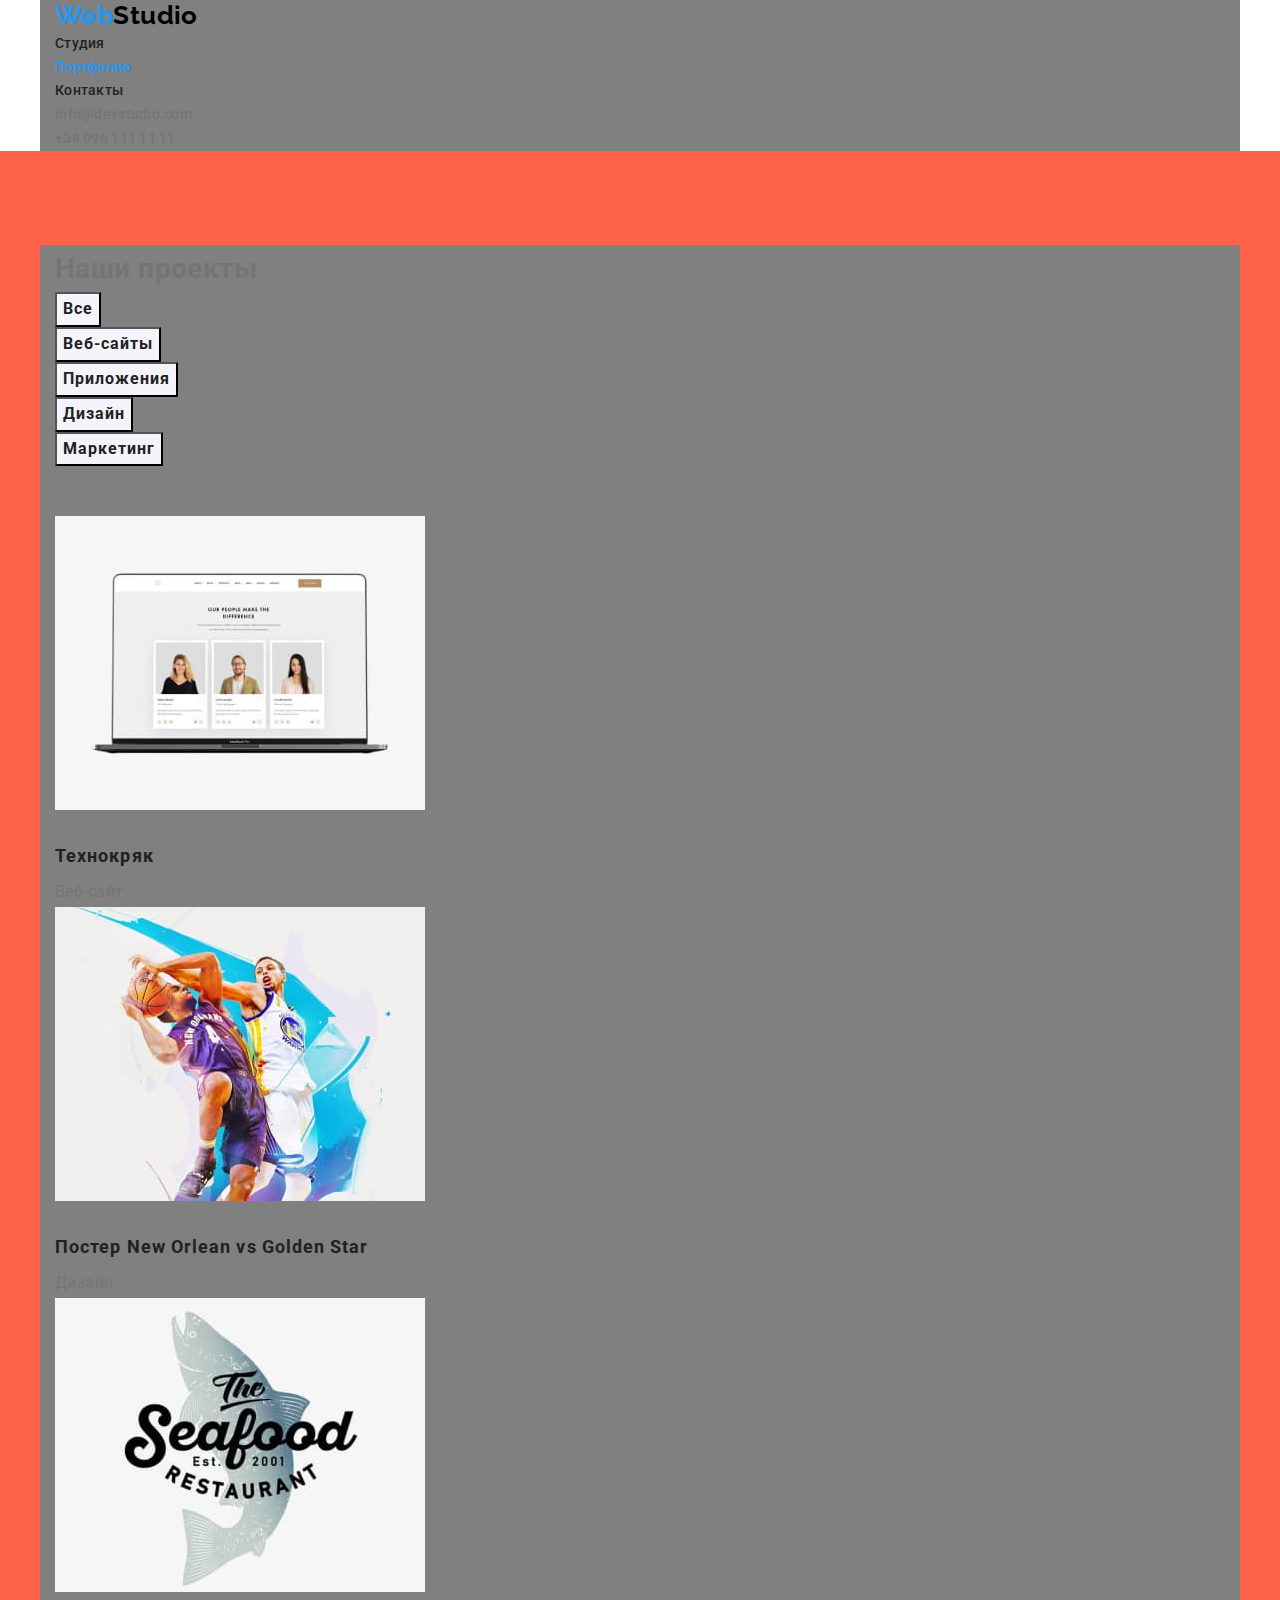
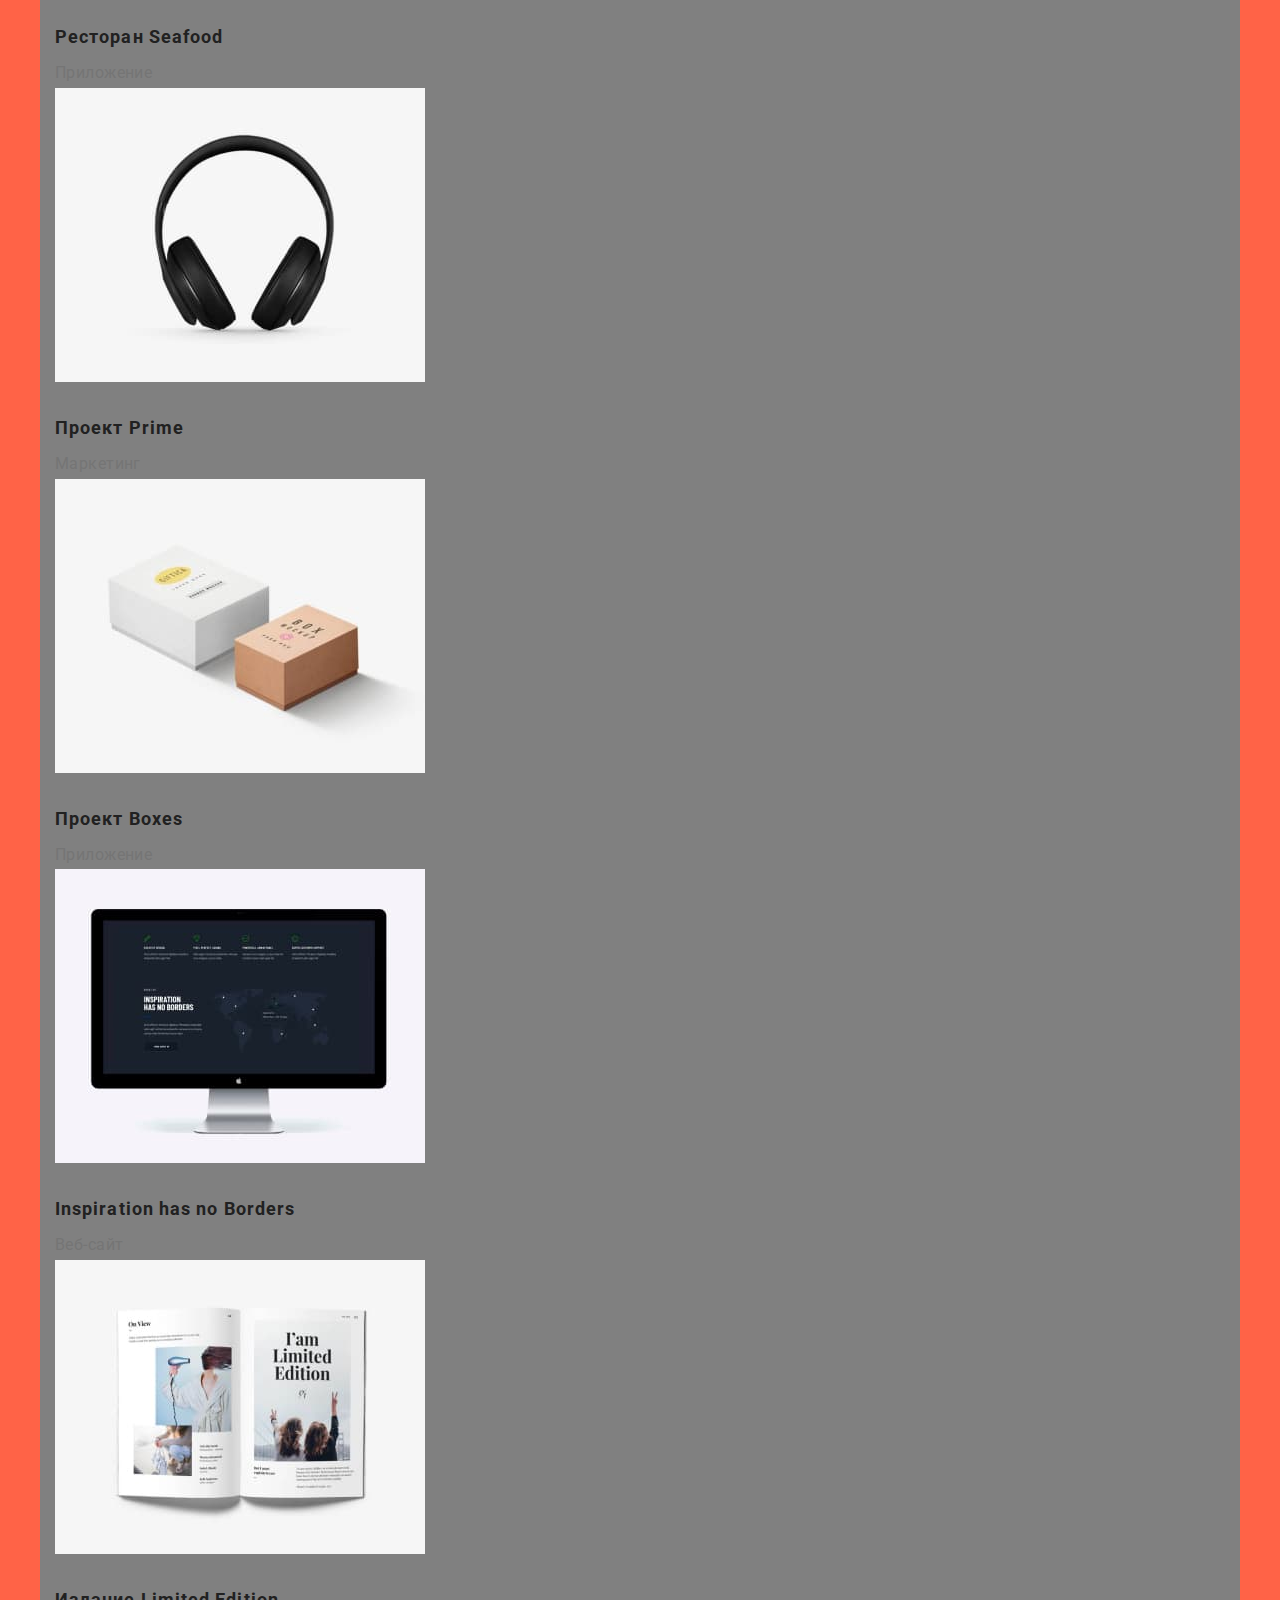
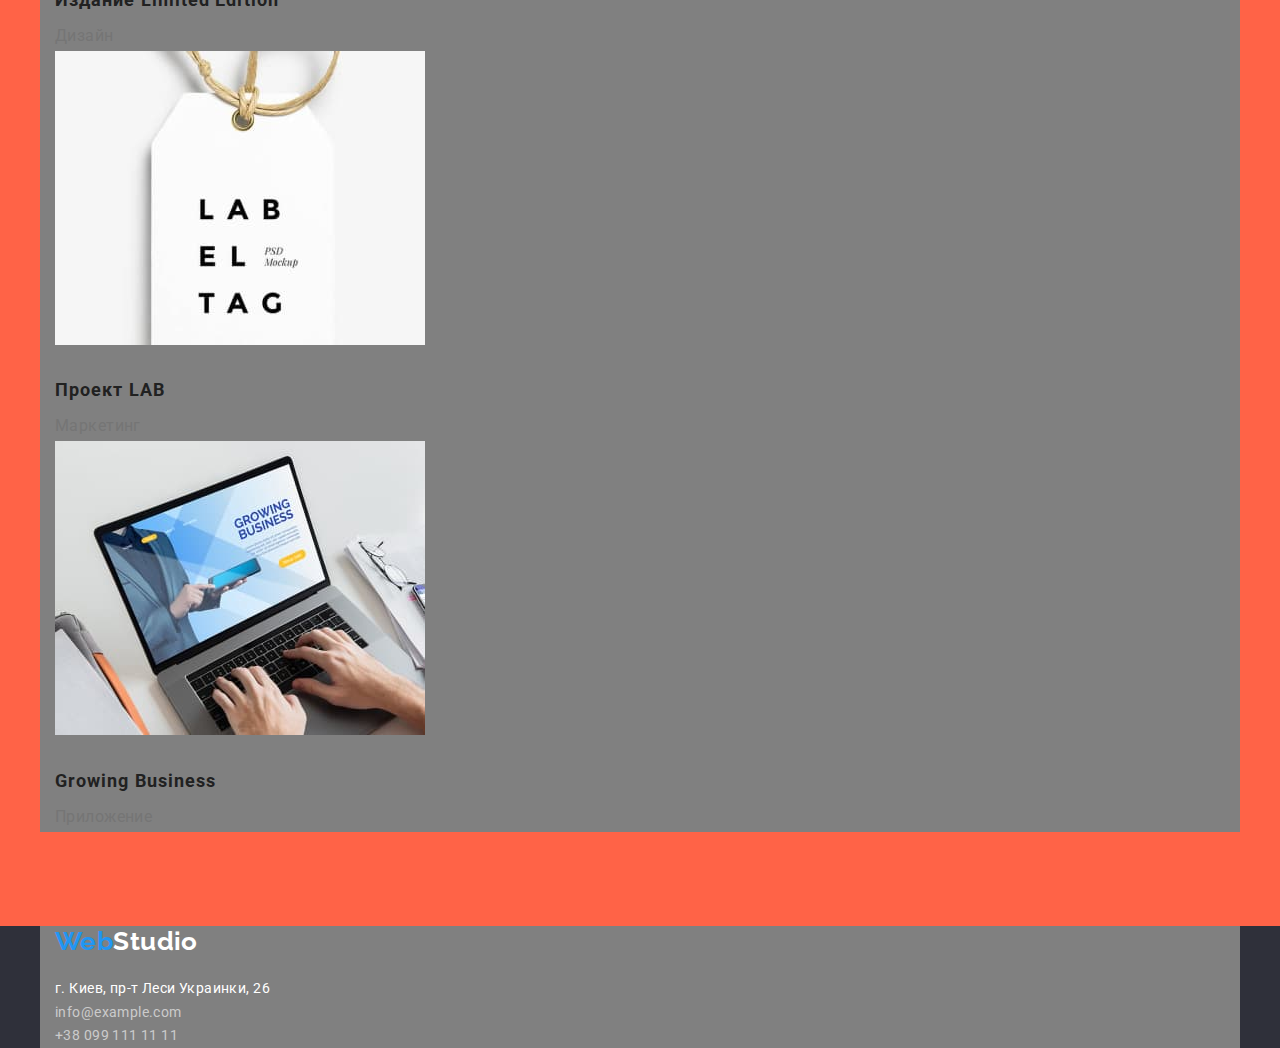
==== portfolio.html @ ecaf1d55 "добавляет маржины и падинги" ====
<!DOCTYPE html>
<html lang="ru">
  <head>
    <meta charset="UTF-8" />
    <meta http-equiv="X-UA-Compatible" content="IE=edge" />
    <meta name="viewport" content="width=device-width, initial-scale=1.0" />
    <title>Document</title>
    <link rel="preconnect" href="https://fonts.gstatic.com" />
    <link
      href="https://fonts.googleapis.com/css2?family=Raleway:wght@700&family=Roboto:wght@400;500;700;900&display=swap"
      rel="stylesheet"
    />
    <link
      rel="stylesheet"
      href="https://cdnjs.cloudflare.com/ajax/libs/modern-normalize/1.0.0/modern-normalize.min.css"
    />
    <link rel="stylesheet" href="./css/style.css" />
  </head>
  <body>
    <!-- Шапка сайта  -->
    <header class="header">
      <div class="container">
        <a href="#" class="logo link"><span class="decoration">Web</span>Studio</a>
        <nav>
          <ul class="nav list">
            <li><a href="./index.html" class="nav-link link">Студия</a></li>
            <li><a href="./portfolio.html" class="nav-link link current">Портфолио</a></li>
            <li><a href="#" class="nav-link link">Контакты</a></li>
          </ul>
        </nav>
        <ul class="contacts list">
          <li>
            <a href="mailto:info@devstudio.com" class="contacts-link link">info@devstudio.com</a>
          </li>
          <li><a href="tel:+380961111111" class="contacts-link link">+38 096 111 11 11</a></li>
        </ul>
      </div>
    </header>
    <!-- Основная информация на странице -->
    <main>
      <section class="section">
        <div class="container">
          <h1>Наши проекты</h1>
          <ul class="list btn">
            <li><button type="button" class="button secondary">Все</button></li>
            <li><button type="button" class="button secondary">Веб-сайты</button></li>
            <li><button type="button" class="button secondary">Приложения</button></li>
            <li><button type="button" class="button secondary">Дизайн</button></li>
            <li><button type="button" class="button secondary">Маркетинг</button></li>
          </ul>
          <ul class="progects list">
            <li>
              <a href="" class="link"
                ><img
                  class="progects-img"
                  src="./img/technokryak.jpg"
                  alt="Сайт для Технохряк"
                  width="370"
                  height="294"
                />
                <h2 class="progects-title">Технокряк</h2>
                <p class="progects-text">Веб-сайт</p>
              </a>
            </li>
            <li>
              <a href="" class="link"
                ><img
                  class="progects-img"
                  src="./img/poster.jpg"
                  alt="Постер для баскетбольной команды"
                  width="370"
                  height="294"
                />
                <h2 class="progects-title">Постер New Orlean vs Golden Star</h2>
                <p class="progects-text">Дизайн</p>
              </a>
            </li>
            <li>
              <a href="" class="link">
                <img
                  class="progects-img"
                  src="./img/seafood.jpg"
                  alt="Приложение для ресторана"
                  width="370"
                  height="294"
                />
                <h2 class="progects-title">Ресторан Seafood</h2>
                <p class="progects-text">Приложение</p>
              </a>
            </li>
            <li>
              <a href="" class="link"
                ><img
                  class="progects-img"
                  src="./img/prime.jpg"
                  alt="Маркетинг для проекта прайм"
                  width="370"
                  height="294"
                />
                <h2 class="progects-title">Проект Prime</h2>
                <p class="progects-text">Маркетинг</p>
              </a>
            </li>
            <li>
              <a href="" class="link"
                ><img
                  class="progects-img"
                  src="./img/boxes.jpg"
                  alt="Приложение для проекта боксес"
                  width="370"
                  height="294"
                />
                <h2 class="progects-title">Проект Boxes</h2>
                <p class="progects-text">Приложение</p>
              </a>
            </li>
            <li>
              <a href="" class="link"
                ><img
                  class="progects-img"
                  src="./img/inspiration.jpg"
                  alt="Сайт для вдозновения без границ"
                  width="370"
                  height="294"
                />
                <h2 class="progects-title">Inspiration has no Borders</h2>
                <p class="progects-text">Веб-сайт</p>
              </a>
            </li>
            <li>
              <a href="" class="link"
                ><img
                  class="progects-img"
                  src="./img/limited.jpg"
                  alt="Дизайн для издания"
                  width="370"
                  height="294"
                />
                <h2 class="progects-title">Издание Limited Edition</h2>
                <p class="progects-text">Дизайн</p>
              </a>
            </li>
            <li>
              <a href="" class="link"
                ><img
                  class="progects-img"
                  src="./img/lab.jpg"
                  alt="Маркетинг для проекта лаб"
                  width="370"
                  height="294"
                />
                <h2 class="progects-title">Проект LAB</h2>
                <p class="progects-text">Маркетинг</p>
              </a>
            </li>
            <li>
              <a href="" class="link"
                ><img
                  class="progects-img"
                  src="./img/growing.jpg"
                  alt="Приложение для растущего бизнеса "
                  width="370"
                  height="294"
                />
                <h2 class="progects-title">Growing Business</h2>
                <p class="progects-text">Приложение</p>
              </a>
            </li>
          </ul>
        </div>
      </section>
    </main>

    <!-- Подвал сайта -->
    <footer class="footer">
      <div class="container">
        <a href="#" class="footer-logo logo link"><span class="decoration">Web</span>Studio</a>
        <address class="address">г. Киев, пр-т Леси Украинки, 26</address>
        <ul class="list">
          <li><a href="mailto:info@example.com" class="list-link link">info@example.com</a></li>
          <li><a href="tel:+380991111111" class="list-link link">+38 099 111 11 11</a></li>
        </ul>
      </div>
    </footer>
  </body>
</html>
---- css/style.css ----
:root {
  --primary-text-color: #757575;
  --title-text-color: #212121;
  --accent-color: #2196f3;
  --primary-white-color: #ffffff;
  --black-color: #000000;
  --additional-color-section: #f5f4fa;
  --footer-color: #2f303a;
  --links-color: rgba(255, 255, 255, 0.6);
  --font-weight-title: 700;
}
body {
  background: var(--primary-white-color);
  color: #757575;

  font-family: 'Roboto', sans-serif;
  font-size: 14px;
  letter-spacing: 0.03em;
  line-height: 1.7;
}
h1,
h2,
h3,
h4,
h5,
h6,
p {
  margin: 0;
}
section {
  background: tomato;
}
.container {
  width: 1200px;
  margin: 0 auto;
  padding-left: 15px;
  padding-right: 15px;
  background: grey;
}
.link {
  text-decoration: none;
}

.list {
  list-style: none;
  margin: 0;
  padding: 0;
}
/* header */

.logo {
  color: var(--black-color);

  font-family: 'Raleway', sans-serif;
  font-weight: var(--font-weight-title);
  font-size: 26px;
  line-height: 1.2;
}

.decoration {
  color: var(--accent-color);
}
/* site nav */
.nav-link {
  color: var(--title-text-color);
  font-weight: 500;
  line-height: 1.1;
  letter-spacing: 0.02em;
}
.nav-link:hover,
.nav-link:focus {
  color: var(--accent-color);
}
.nav-link.current {
  color: var(--accent-color);
}
.contacts-link {
  color: var(--primary-text-color);
  font-weight: 500;
  line-height: 1.1;
  letter-spacing: 0.02em;
}
.contacts-link:hover,
.contacts-link:focus {
  color: var(--accent-color);
}
/* hero */
.hero {
  background: var(--footer-color);
}
.hero-title {
  color: var(--primary-white-color);

  font-weight: 900;
  font-size: 44px;
  line-height: 1.4;
  text-align: center;
  letter-spacing: 0.06em;
  text-transform: uppercase;

  margin-bottom: 30px;
}
/* section */
.section {
  padding-top: 94px;
  padding-bottom: 94px;
}
.section-title {
  color: var(--title-text-color);

  font-weight: var(--font-weight-title);
  font-size: 36px;
  line-height: 1.2;
  text-align: center;
  margin-bottom: 50px;
}
/* features */
.features-title {
  color: var(--title-text-color);

  font-weight: var(--font-weight-title);
  font-size: 14px;
  line-height: 1.2;
  text-transform: uppercase;
  margin-bottom: 10px;
}
/* we do */
.we-do {
  padding-top: 0;
}

/* team */
.team {
  font-size: 16px;
  line-height: 1.2;
  text-align: center;
}
.team-img {
  margin-bottom: 30px;
}
.team-title {
  color: var(--title-text-color);
  font-weight: 500;
  font-size: 16px;
  line-height: 1.2;
  text-align: center;
  margin-bottom: 10px;
}
/* footer */
.footer {
  background: var(--footer-color);
}
.footer-logo {
  color: var(--primary-white-color);
  display: inline-block;
  margin-bottom: 20px;
}
.address {
  color: var(--primary-white-color);
  font-style: normal;
}
.list-link {
  color: var(--links-color);
}
.list-link:hover,
.list-link:focus {
  color: var(--accent-color);
}
/* button */
.button {
  font-family: inherit;
  font-weight: var(--font-weight-title);
  font-size: 16px;
  line-height: 1.8;
  text-align: center;
  letter-spacing: 0.06em;
  cursor: pointer;
}
.button.primary {
  background: var(--accent-color);
  color: var(--primary-white-color);
}
.button.primary:hover,
.button.primary:focus {
  color: var(--accent-color);
  background: var(--primary-white-color);
}
.button.secondary {
  color: var(--title-text-color);
  background: var(--additional-color-section);
}
.button.secondary:hover,
.button.secondary:focus {
  color: var(--primary-white-color);
  background: var(--accent-color);
}

/* portfolio */
.btn {
  margin-bottom: 50px;
}
.progects-img {
  margin-bottom: 20px;
}
.progects-title {
  color: var(--title-text-color);
  font-weight: var(--font-weight-title);
  font-size: 18px;
  line-height: 2;
  letter-spacing: 0.06em;
  margin-bottom: 4px;
}
.progects-text {
  color: var(--primary-text-color);
  font-size: 16px;
  line-height: 1.8;
}
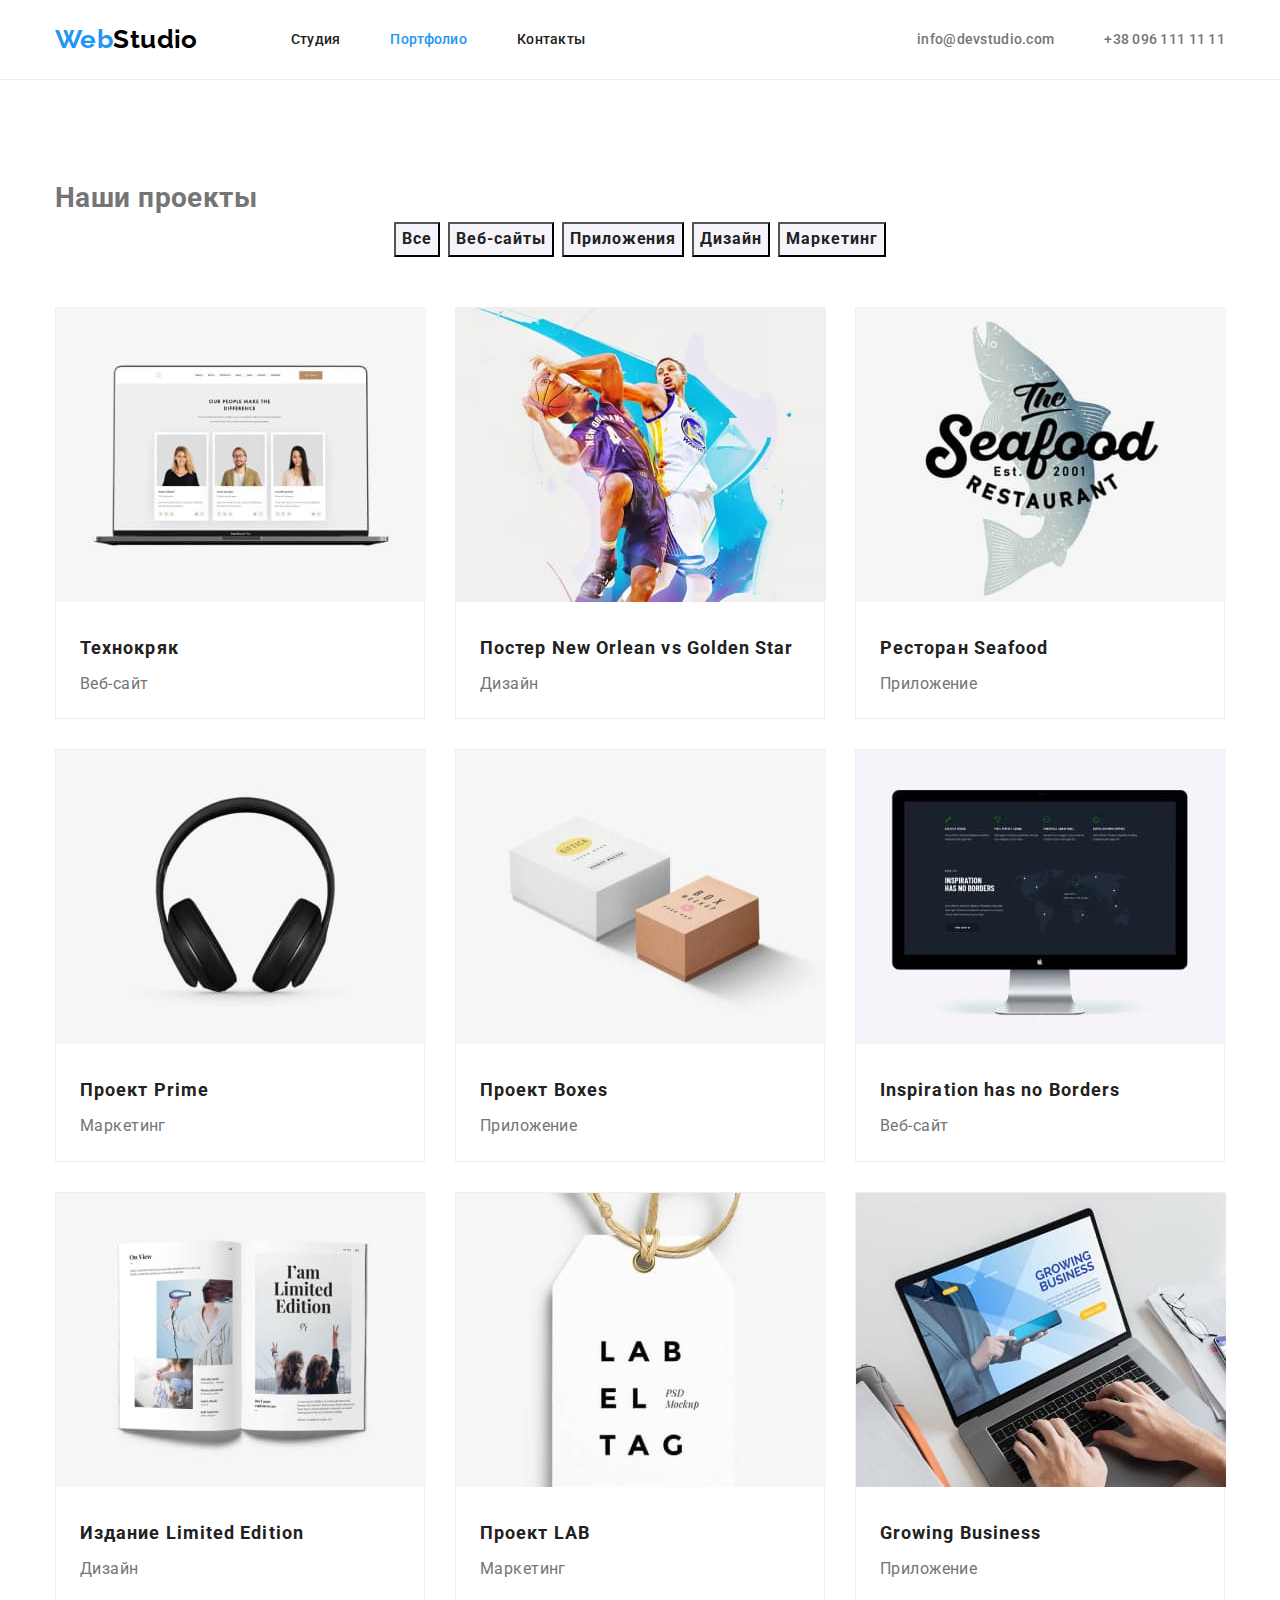
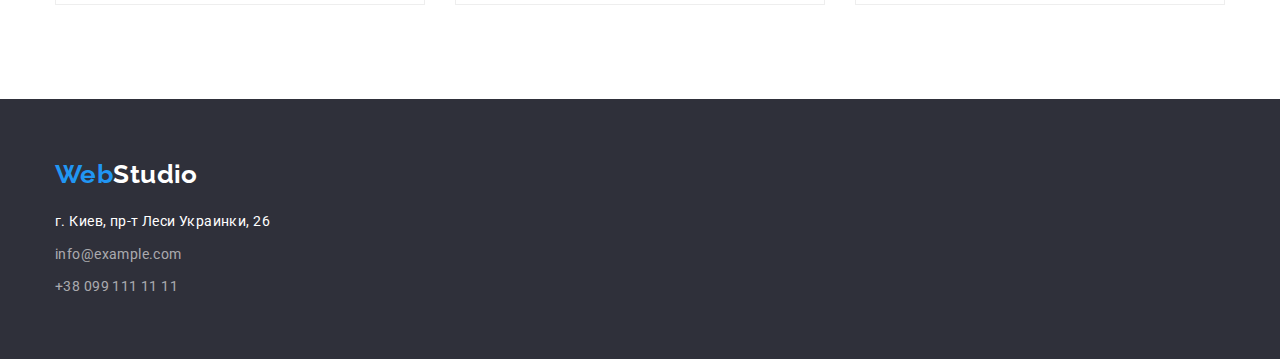
==== commit 3fa05da8: "разметка страницы флекс боксами" ====
--- a/portfolio.html
+++ b/portfolio.html
@@ -19,20 +19,26 @@
   <body>
     <!-- Шапка сайта  -->
     <header class="header">
-      <div class="container">
+      <div class="container main-nav">
         <a href="#" class="logo link"><span class="decoration">Web</span>Studio</a>
         <nav>
           <ul class="nav list">
-            <li><a href="./index.html" class="nav-link link">Студия</a></li>
-            <li><a href="./portfolio.html" class="nav-link link current">Портфолио</a></li>
-            <li><a href="#" class="nav-link link">Контакты</a></li>
+            <li class="nav-item">
+              <a href="./index.html" class="nav-link link">Студия</a>
+            </li>
+            <li class="nav-item">
+              <a href="./portfolio.html" class="nav-link link current">Портфолио</a>
+            </li>
+            <li class="nav-item"><a href="#" class="nav-link link">Контакты</a></li>
           </ul>
         </nav>
         <ul class="contacts list">
-          <li>
+          <li class="contacts-item">
             <a href="mailto:info@devstudio.com" class="contacts-link link">info@devstudio.com</a>
           </li>
-          <li><a href="tel:+380961111111" class="contacts-link link">+38 096 111 11 11</a></li>
+          <li class="contacts-item">
+            <a href="tel:+380961111111" class="contacts-link link">+38 096 111 11 11</a>
+          </li>
         </ul>
       </div>
     </header>
@@ -41,15 +47,21 @@
       <section class="section">
         <div class="container">
           <h1>Наши проекты</h1>
-          <ul class="list btn">
-            <li><button type="button" class="button secondary">Все</button></li>
-            <li><button type="button" class="button secondary">Веб-сайты</button></li>
-            <li><button type="button" class="button secondary">Приложения</button></li>
-            <li><button type="button" class="button secondary">Дизайн</button></li>
-            <li><button type="button" class="button secondary">Маркетинг</button></li>
+          <ul class="btn list">
+            <li class="btn-item"><button type="button" class="button secondary">Все</button></li>
+            <li class="btn-item">
+              <button type="button" class="button secondary">Веб-сайты</button>
+            </li>
+            <li class="btn-item">
+              <button type="button" class="button secondary">Приложения</button>
+            </li>
+            <li class="btn-item"><button type="button" class="button secondary">Дизайн</button></li>
+            <li class="btn-item">
+              <button type="button" class="button secondary">Маркетинг</button>
+            </li>
           </ul>
           <ul class="progects list">
-            <li>
+            <li class="progects-item">
               <a href="" class="link"
                 ><img
                   class="progects-img"
@@ -58,11 +70,13 @@
                   width="370"
                   height="294"
                 />
-                <h2 class="progects-title">Технокряк</h2>
-                <p class="progects-text">Веб-сайт</p>
-              </a>
-            </li>
-            <li>
+                <div class="progects-wrap">
+                  <h2 class="progects-title">Технокряк</h2>
+                  <p class="progects-text">Веб-сайт</p>
+                </div>
+              </a>
+            </li>
+            <li class="progects-item">
               <a href="" class="link"
                 ><img
                   class="progects-img"
@@ -71,11 +85,13 @@
                   width="370"
                   height="294"
                 />
-                <h2 class="progects-title">Постер New Orlean vs Golden Star</h2>
-                <p class="progects-text">Дизайн</p>
-              </a>
-            </li>
-            <li>
+                <div class="progects-wrap">
+                  <h2 class="progects-title">Постер New Orlean vs Golden Star</h2>
+                  <p class="progects-text">Дизайн</p>
+                </div>
+              </a>
+            </li>
+            <li class="progects-item">
               <a href="" class="link">
                 <img
                   class="progects-img"
@@ -84,11 +100,13 @@
                   width="370"
                   height="294"
                 />
-                <h2 class="progects-title">Ресторан Seafood</h2>
-                <p class="progects-text">Приложение</p>
-              </a>
-            </li>
-            <li>
+                <div class="progects-wrap">
+                  <h2 class="progects-title">Ресторан Seafood</h2>
+                  <p class="progects-text">Приложение</p>
+                </div>
+              </a>
+            </li>
+            <li class="progects-item">
               <a href="" class="link"
                 ><img
                   class="progects-img"
@@ -97,11 +115,13 @@
                   width="370"
                   height="294"
                 />
-                <h2 class="progects-title">Проект Prime</h2>
-                <p class="progects-text">Маркетинг</p>
-              </a>
-            </li>
-            <li>
+                <div class="progects-wrap">
+                  <h2 class="progects-title">Проект Prime</h2>
+                  <p class="progects-text">Маркетинг</p>
+                </div>
+              </a>
+            </li>
+            <li class="progects-item">
               <a href="" class="link"
                 ><img
                   class="progects-img"
@@ -110,11 +130,13 @@
                   width="370"
                   height="294"
                 />
-                <h2 class="progects-title">Проект Boxes</h2>
-                <p class="progects-text">Приложение</p>
-              </a>
-            </li>
-            <li>
+                <div class="progects-wrap">
+                  <h2 class="progects-title">Проект Boxes</h2>
+                  <p class="progects-text">Приложение</p>
+                </div>
+              </a>
+            </li>
+            <li class="progects-item">
               <a href="" class="link"
                 ><img
                   class="progects-img"
@@ -123,11 +145,13 @@
                   width="370"
                   height="294"
                 />
-                <h2 class="progects-title">Inspiration has no Borders</h2>
-                <p class="progects-text">Веб-сайт</p>
-              </a>
-            </li>
-            <li>
+                <div class="progects-wrap">
+                  <h2 class="progects-title">Inspiration has no Borders</h2>
+                  <p class="progects-text">Веб-сайт</p>
+                </div>
+              </a>
+            </li>
+            <li class="progects-item">
               <a href="" class="link"
                 ><img
                   class="progects-img"
@@ -136,11 +160,13 @@
                   width="370"
                   height="294"
                 />
-                <h2 class="progects-title">Издание Limited Edition</h2>
-                <p class="progects-text">Дизайн</p>
-              </a>
-            </li>
-            <li>
+                <div class="progects-wrap">
+                  <h2 class="progects-title">Издание Limited Edition</h2>
+                  <p class="progects-text">Дизайн</p>
+                </div>
+              </a>
+            </li>
+            <li class="progects-item">
               <a href="" class="link"
                 ><img
                   class="progects-img"
@@ -149,11 +175,13 @@
                   width="370"
                   height="294"
                 />
-                <h2 class="progects-title">Проект LAB</h2>
-                <p class="progects-text">Маркетинг</p>
-              </a>
-            </li>
-            <li>
+                <div class="progects-wrap">
+                  <h2 class="progects-title">Проект LAB</h2>
+                  <p class="progects-text">Маркетинг</p>
+                </div>
+              </a>
+            </li>
+            <li class="progects-item">
               <a href="" class="link"
                 ><img
                   class="progects-img"
@@ -162,8 +190,10 @@
                   width="370"
                   height="294"
                 />
-                <h2 class="progects-title">Growing Business</h2>
-                <p class="progects-text">Приложение</p>
+                <div class="progects-wrap">
+                  <h2 class="progects-title">Growing Business</h2>
+                  <p class="progects-text">Приложение</p>
+                </div>
               </a>
             </li>
           </ul>
@@ -177,8 +207,12 @@
         <a href="#" class="footer-logo logo link"><span class="decoration">Web</span>Studio</a>
         <address class="address">г. Киев, пр-т Леси Украинки, 26</address>
         <ul class="list">
-          <li><a href="mailto:info@example.com" class="list-link link">info@example.com</a></li>
-          <li><a href="tel:+380991111111" class="list-link link">+38 099 111 11 11</a></li>
+          <li class="footer-item">
+            <a href="mailto:info@example.com" class="list-link link">info@example.com</a>
+          </li>
+          <li class="footer-item">
+            <a href="tel:+380991111111" class="list-link link">+38 099 111 11 11</a>
+          </li>
         </ul>
       </div>
     </footer>
--- a/css/style.css
+++ b/css/style.css
@@ -8,6 +8,7 @@
   --footer-color: #2f303a;
   --links-color: rgba(255, 255, 255, 0.6);
   --font-weight-title: 700;
+  --main-margin: 30px;
 }
 body {
   background: var(--primary-white-color);
@@ -27,15 +28,12 @@
 p {
   margin: 0;
 }
-section {
-  background: tomato;
-}
+
 .container {
   width: 1200px;
   margin: 0 auto;
   padding-left: 15px;
   padding-right: 15px;
-  background: grey;
 }
 .link {
   text-decoration: none;
@@ -47,7 +45,13 @@
   padding: 0;
 }
 /* header */
-
+.main-nav {
+  display: flex;
+  align-items: center;
+}
+.header {
+  border-bottom: 1px solid #ececec;
+}
 .logo {
   color: var(--black-color);
 
@@ -61,7 +65,18 @@
   color: var(--accent-color);
 }
 /* site nav */
+.nav {
+  display: flex;
+  margin-left: 93px;
+}
+.nav-item + .nav-item {
+  margin-left: 50px;
+}
 .nav-link {
+  display: block;
+  padding-top: 32px;
+  padding-bottom: 32px;
+
   color: var(--title-text-color);
   font-weight: 500;
   line-height: 1.1;
@@ -73,6 +88,13 @@
 }
 .nav-link.current {
   color: var(--accent-color);
+}
+.contacts {
+  display: flex;
+  margin-left: auto;
+}
+.contacts-item + .contacts-item {
+  margin-left: 50px;
 }
 .contacts-link {
   color: var(--primary-text-color);
@@ -86,6 +108,9 @@
 }
 /* hero */
 .hero {
+  text-align: center;
+}
+.hero-container {
   background: var(--footer-color);
 }
 .hero-title {
@@ -94,17 +119,19 @@
   font-weight: 900;
   font-size: 44px;
   line-height: 1.4;
-  text-align: center;
   letter-spacing: 0.06em;
   text-transform: uppercase;
 
-  margin-bottom: 30px;
+  margin-bottom: var(--main-margin);
 }
 /* section */
 .section {
   padding-top: 94px;
   padding-bottom: 94px;
 }
+.section:nth-child(3) {
+  padding-top: 0;
+}
 .section-title {
   color: var(--title-text-color);
 
@@ -115,6 +142,10 @@
   margin-bottom: 50px;
 }
 /* features */
+.features {
+  display: flex;
+  flex-wrap: wrap;
+}
 .features-title {
   color: var(--title-text-color);
 
@@ -124,19 +155,44 @@
   text-transform: uppercase;
   margin-bottom: 10px;
 }
-/* we do */
+.features-item {
+  width: 270px;
+  background: #fff;
+  margin-right: var(--main-margin);
+}
+.features-item:nth-child(4n) {
+  margin-right: 0;
+}
+/* we-do */
 .we-do {
-  padding-top: 0;
+  display: flex;
+}
+.we-do-item {
+  margin-right: var(--main-margin);
+}
+.we-do-item:nth-child(3n) {
+  margin-right: 0;
 }
 
 /* team */
+.team-section {
+  background: var(--additional-color-section);
+}
 .team {
   font-size: 16px;
   line-height: 1.2;
   text-align: center;
+
+  display: flex;
+}
+.team-item {
+  margin-right: var(--main-margin);
+}
+.team-item :nth-child(4n) {
+  margin-right: 0;
 }
 .team-img {
-  margin-bottom: 30px;
+  margin-bottom: var(--main-margin);
 }
 .team-title {
   color: var(--title-text-color);
@@ -149,6 +205,8 @@
 /* footer */
 .footer {
   background: var(--footer-color);
+  padding-top: 60px;
+  padding-bottom: 60px;
 }
 .footer-logo {
   color: var(--primary-white-color);
@@ -158,10 +216,18 @@
 .address {
   color: var(--primary-white-color);
   font-style: normal;
+  margin-bottom: 9px;
+}
+.footer-item {
+  margin-bottom: 9px;
+}
+.footer-item:last-child {
+  margin-bottom: 0;
 }
 .list-link {
   color: var(--links-color);
 }
+
 .list-link:hover,
 .list-link:focus {
   color: var(--accent-color);
@@ -182,8 +248,8 @@
 }
 .button.primary:hover,
 .button.primary:focus {
-  color: var(--accent-color);
-  background: var(--primary-white-color);
+  color: var(--primary-white-color);
+  background: #188ce8;
 }
 .button.secondary {
   color: var(--title-text-color);
@@ -197,11 +263,39 @@
 
 /* portfolio */
 .btn {
+  display: flex;
+  justify-content: center;
+
   margin-bottom: 50px;
 }
-.progects-img {
-  margin-bottom: 20px;
-}
+.btn-item {
+  margin-right: 8px;
+}
+.btn-item:nth-child(5n) {
+  margin-right: 0;
+}
+/* progects */
+.progects {
+  display: flex;
+  flex-wrap: wrap;
+
+  margin-right: -30px;
+  margin-bottom: -30px;
+}
+.progects-item {
+  width: 370px;
+  margin-right: var(--main-margin);
+  margin-bottom: var(--main-margin);
+
+  border: 1px solid #eeeeee;
+}
+.progects-wrap {
+  padding-top: 20px;
+  padding-right: 24px;
+  padding-bottom: 20px;
+  padding-left: 24px;
+}
+
 .progects-title {
   color: var(--title-text-color);
   font-weight: var(--font-weight-title);
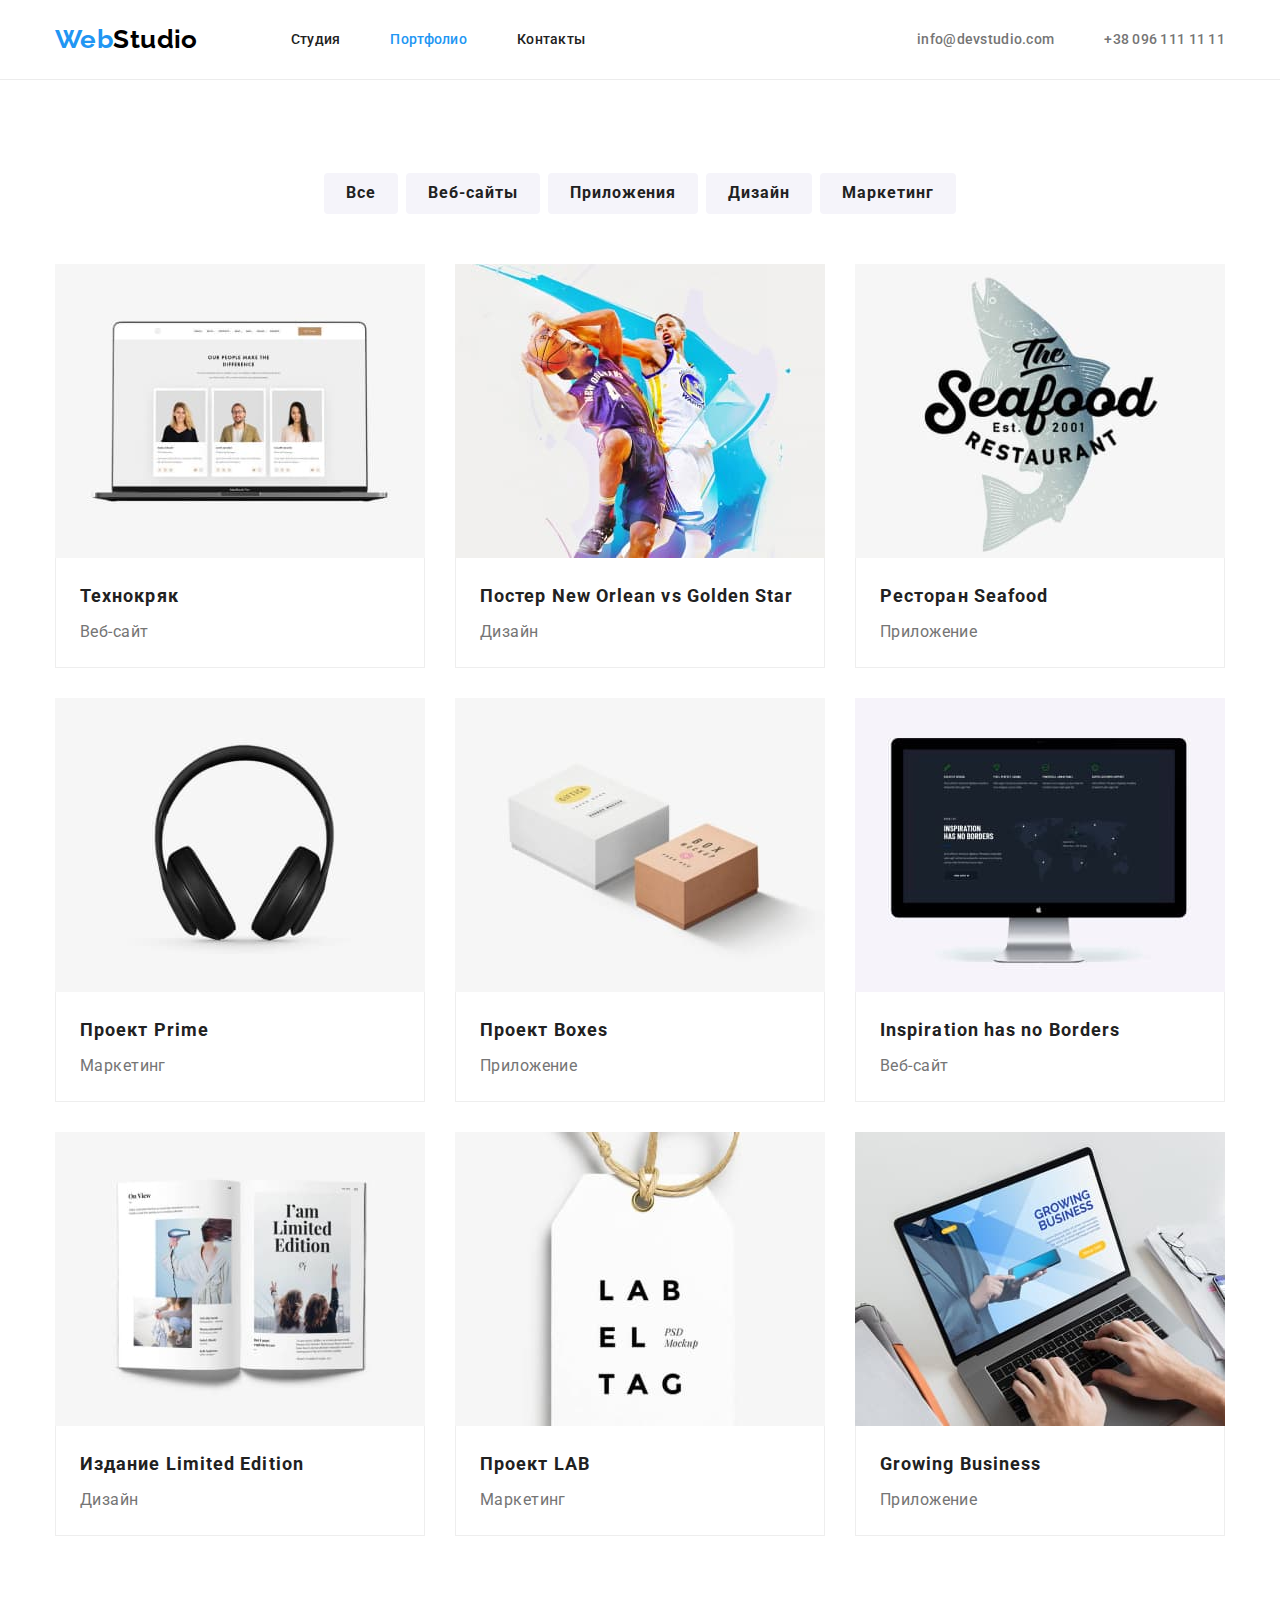
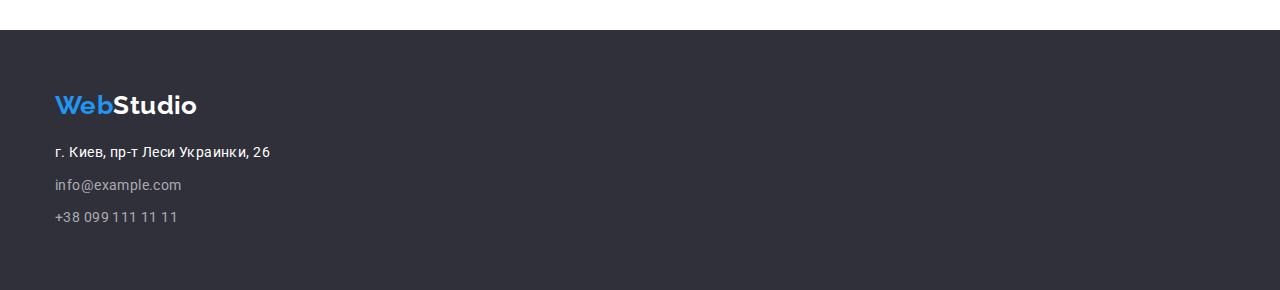
==== commit dab97f3c: "вносит правки" ====
--- a/portfolio.html
+++ b/portfolio.html
@@ -46,7 +46,7 @@
     <main>
       <section class="section">
         <div class="container">
-          <h1>Наши проекты</h1>
+          <h1 class="visually-hidden">Наши проекты</h1>
           <ul class="btn list">
             <li class="btn-item"><button type="button" class="button secondary">Все</button></li>
             <li class="btn-item">
--- a/css/style.css
+++ b/css/style.css
@@ -7,18 +7,17 @@
   --additional-color-section: #f5f4fa;
   --footer-color: #2f303a;
   --links-color: rgba(255, 255, 255, 0.6);
-  --font-weight-title: 700;
-  --main-margin: 30px;
 }
 body {
   background: var(--primary-white-color);
-  color: #757575;
+  color: var(--primary-text-color);
 
   font-family: 'Roboto', sans-serif;
   font-size: 14px;
   letter-spacing: 0.03em;
   line-height: 1.7;
 }
+
 h1,
 h2,
 h3,
@@ -29,6 +28,9 @@
   margin: 0;
 }
 
+img {
+  display: block;
+}
 .container {
   width: 1200px;
   margin: 0 auto;
@@ -44,19 +46,31 @@
   margin: 0;
   padding: 0;
 }
+.visually-hidden:not(:focus):not(:active) {
+  width: 1px;
+  height: 1px;
+  margin: -1px;
+  border: 0;
+  padding: 0;
+  white-space: nowrap;
+  clip-path: inset(100%);
+  clip: rect(0 0 0 0);
+  overflow: hidden;
+}
 /* header */
-.main-nav {
-  display: flex;
-  align-items: center;
-}
 .header {
   border-bottom: 1px solid #ececec;
 }
+.main-nav {
+  display: flex;
+  align-items: center;
+}
+
 .logo {
   color: var(--black-color);
 
   font-family: 'Raleway', sans-serif;
-  font-weight: var(--font-weight-title);
+  font-weight: 700;
   font-size: 26px;
   line-height: 1.2;
 }
@@ -109,10 +123,11 @@
 /* hero */
 .hero {
   text-align: center;
-}
-.hero-container {
+  padding-top: 200px;
+  padding-bottom: 200px;
   background: var(--footer-color);
 }
+
 .hero-title {
   color: var(--primary-white-color);
 
@@ -122,9 +137,10 @@
   letter-spacing: 0.06em;
   text-transform: uppercase;
 
-  margin-bottom: var(--main-margin);
+  margin-bottom: 30px;
 }
 /* section */
+
 .section {
   padding-top: 94px;
   padding-bottom: 94px;
@@ -135,7 +151,6 @@
 .section-title {
   color: var(--title-text-color);
 
-  font-weight: var(--font-weight-title);
   font-size: 36px;
   line-height: 1.2;
   text-align: center;
@@ -144,12 +159,11 @@
 /* features */
 .features {
   display: flex;
-  flex-wrap: wrap;
+  justify-content: space-between;
 }
 .features-title {
   color: var(--title-text-color);
 
-  font-weight: var(--font-weight-title);
   font-size: 14px;
   line-height: 1.2;
   text-transform: uppercase;
@@ -158,20 +172,12 @@
 .features-item {
   width: 270px;
   background: #fff;
-  margin-right: var(--main-margin);
-}
-.features-item:nth-child(4n) {
-  margin-right: 0;
-}
+}
+
 /* we-do */
 .we-do {
   display: flex;
-}
-.we-do-item {
-  margin-right: var(--main-margin);
-}
-.we-do-item:nth-child(3n) {
-  margin-right: 0;
+  justify-content: space-between;
 }
 
 /* team */
@@ -184,16 +190,20 @@
   text-align: center;
 
   display: flex;
+  justify-content: space-between;
+}
+.team-wrap {
+  padding-top: 30px;
+  padding-bottom: 30px;
 }
 .team-item {
-  margin-right: var(--main-margin);
-}
-.team-item :nth-child(4n) {
-  margin-right: 0;
-}
-.team-img {
-  margin-bottom: var(--main-margin);
-}
+  background: var(--primary-white-color);
+  overflow: hidden;
+  box-shadow: 0px 1px 3px rgba(0, 0, 0, 0.12), 0px 1px 1px rgba(0, 0, 0, 0.14),
+    0px 2px 1px rgba(0, 0, 0, 0.2);
+  border-radius: 0px 0px 4px 4px;
+}
+
 .team-title {
   color: var(--title-text-color);
   font-weight: 500;
@@ -235,16 +245,20 @@
 /* button */
 .button {
   font-family: inherit;
-  font-weight: var(--font-weight-title);
+  font-weight: 700;
   font-size: 16px;
   line-height: 1.8;
   text-align: center;
   letter-spacing: 0.06em;
   cursor: pointer;
+  border: 0;
 }
 .button.primary {
   background: var(--accent-color);
   color: var(--primary-white-color);
+  padding: 10px 32px;
+  box-shadow: 0px 4px 4px rgba(0, 0, 0, 0.15);
+  border-radius: 4px;
 }
 .button.primary:hover,
 .button.primary:focus {
@@ -254,6 +268,8 @@
 .button.secondary {
   color: var(--title-text-color);
   background: var(--additional-color-section);
+  padding: 6px 22px;
+  border-radius: 4px;
 }
 .button.secondary:hover,
 .button.secondary:focus {
@@ -282,23 +298,25 @@
   margin-right: -30px;
   margin-bottom: -30px;
 }
+
 .progects-item {
   width: 370px;
-  margin-right: var(--main-margin);
-  margin-bottom: var(--main-margin);
-
-  border: 1px solid #eeeeee;
+  margin-right: 30px;
+  margin-bottom: 30px;
 }
 .progects-wrap {
   padding-top: 20px;
   padding-right: 24px;
   padding-bottom: 20px;
   padding-left: 24px;
+  border-left: 1px solid #eeeeee;
+  border-right: 1px solid #eeeeee;
+  border-bottom: 1px solid #eeeeee;
 }
 
 .progects-title {
   color: var(--title-text-color);
-  font-weight: var(--font-weight-title);
+
   font-size: 18px;
   line-height: 2;
   letter-spacing: 0.06em;
